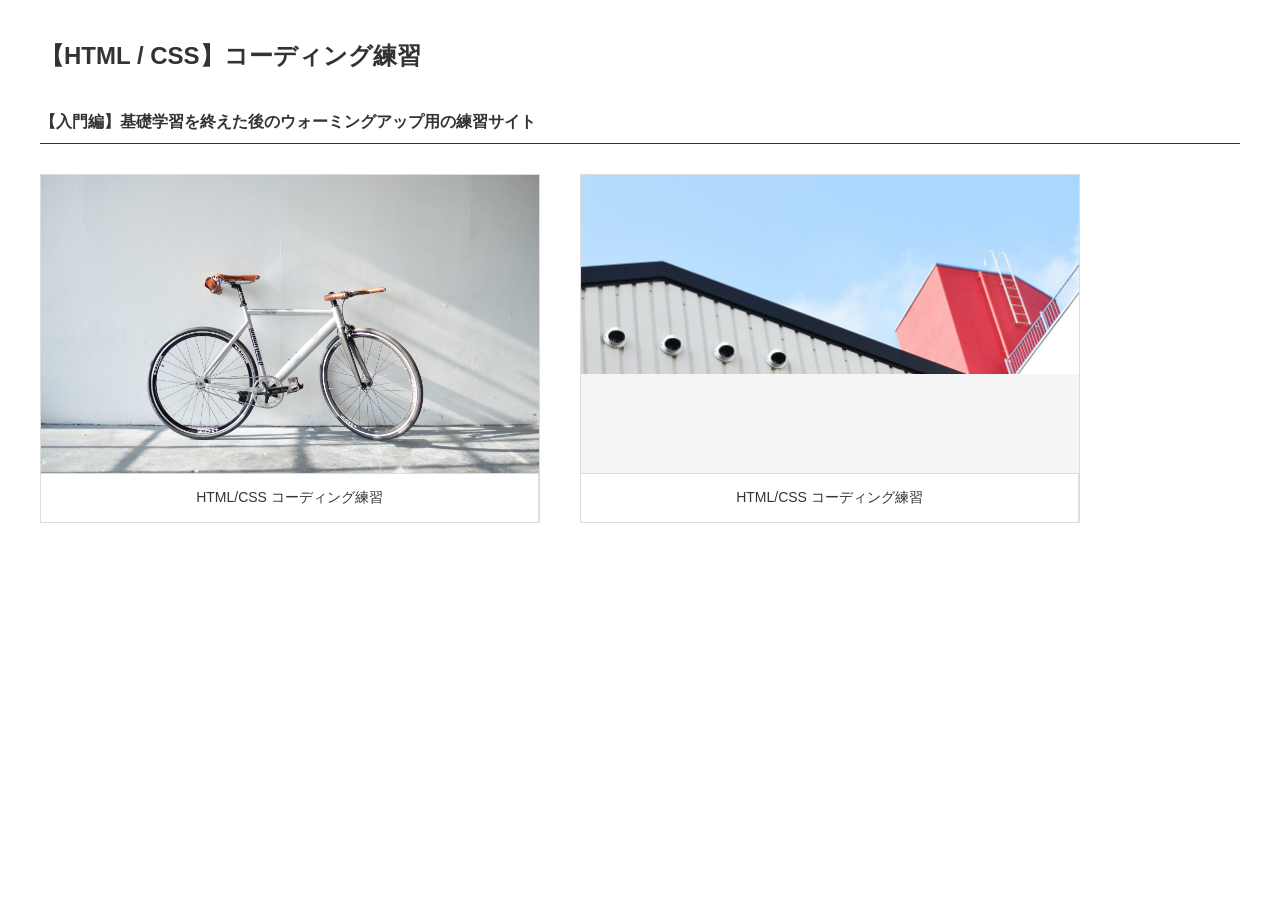
==== index.html @ 57614089 "Add files via upload" ====
<!DOCTYPE html>
<html lang="ja">
<head>
  <meta charset="UTF-8">
  <title>コーディング練習</title>
  <link rel="icon" href="favicon.ico">
  <link rel="stylesheet" href="style.css">
</head>
<body>

  <header>
    <h1>【HTML / CSS】コーディング練習</h1>
  </header>

  <main>
    <section class="intro">
      <h2>【入門編】基礎学習を終えた後のウォーミングアップ用の練習サイト</h2>
    </section>

    <!-- カードを横並びにするコンテナ -->
    <div class="card-container">

      <!-- 左側のカード -->
      <article class="card">
        <div class="card-img-wrapper">
          <img src="profile/img/mainvisual.jpg" alt="Profileのプレビュー画像">
        </div>
        <div class="card-buttons">
          <a href="./profile/" class="btn">HTML/CSS コーディング練習</a>
        </div>
      </article>

      <!-- 右側のカード -->
      <article class="card">
        <div class="card-img-wrapper">
          <img src="photo/img/mainvisual.jpg" alt="PHOTO BOOKのプレビュー画像">
        </div>
        <div class="card-buttons">
          <a href="./photo/" class="btn">HTML/CSS コーディング練習</a>
        </div>
      </article>

    </div>
  </main>

</body>
</html>
---- style.css ----
/* 基本リセットと全体設定 */
* {
  box-sizing: border-box;
  margin: 0;
  padding: 0;
}
body {
  font-family: sans-serif;
  color: #333;
  padding: 40px;
}

/* ヘッダー・見出し */
header h1 {
  font-size: 24px;
  margin-bottom: 40px;
}
.intro {
  border-bottom: 1px solid #333;
  padding-bottom: 10px;
  margin-bottom: 30px;
}
.intro h2 {
  font-size: 16px;
  font-weight: bold;
}

/* カードレイアウト（横並び） */
.card-container {
  display: flex;
  gap: 40px; /* カード同士の間隔 */
}
.card {
  flex: 1; /* 2つのカードを等幅にする */
  max-width: 500px; /* 必要に応じて最大幅を設定 */
}

/* 画像エリア */
.card-img-wrapper {
  background-color: #f5f5f5;
  border: 1px solid #ddd;
  overflow: hidden;
  height: 300px; 
}
.card-img-wrapper img {
  display: block;
  width: 100%;
  height: auto;
}

/* ボタンエリア（グリッドまたはフレックスで横並び） */
.card-buttons {
  display: flex;
  border-left: 1px solid #ddd;
  border-right: 1px solid #ddd;
  border-bottom: 1px solid #ddd;
}
.btn {
  display: block;
  flex: 2; /* 「コーディング練習」ボタンを広めにする */
  text-align: center;
  padding: 15px 10px;
  text-decoration: none;
  color: #333;
  font-size: 14px;
  border-right: 1px solid #ddd;
}
.btn-demo {
  flex: 1; /* 「デモ」ボタン */
  border-right: none;
  position: relative;
}
/* デモボタンの右側にある矢印（簡易版） */
.btn-demo::after {
  content: "";
  position: absolute;
  right: 15px;
  top: 50%;
  transform: translateY(-50%) rotate(45deg);
  width: 6px;
  height: 6px;
  border-top: 2px solid #333;
  border-right: 2px solid #333;
}

/* テキスト情報エリア */
.card-info {
  margin-top: 15px;
}
.card-info h3 {
  font-size: 18px;
  font-weight: bold;
  margin-bottom: 5px;
}
.card-info p {
  font-size: 14px;
  color: #666;
}
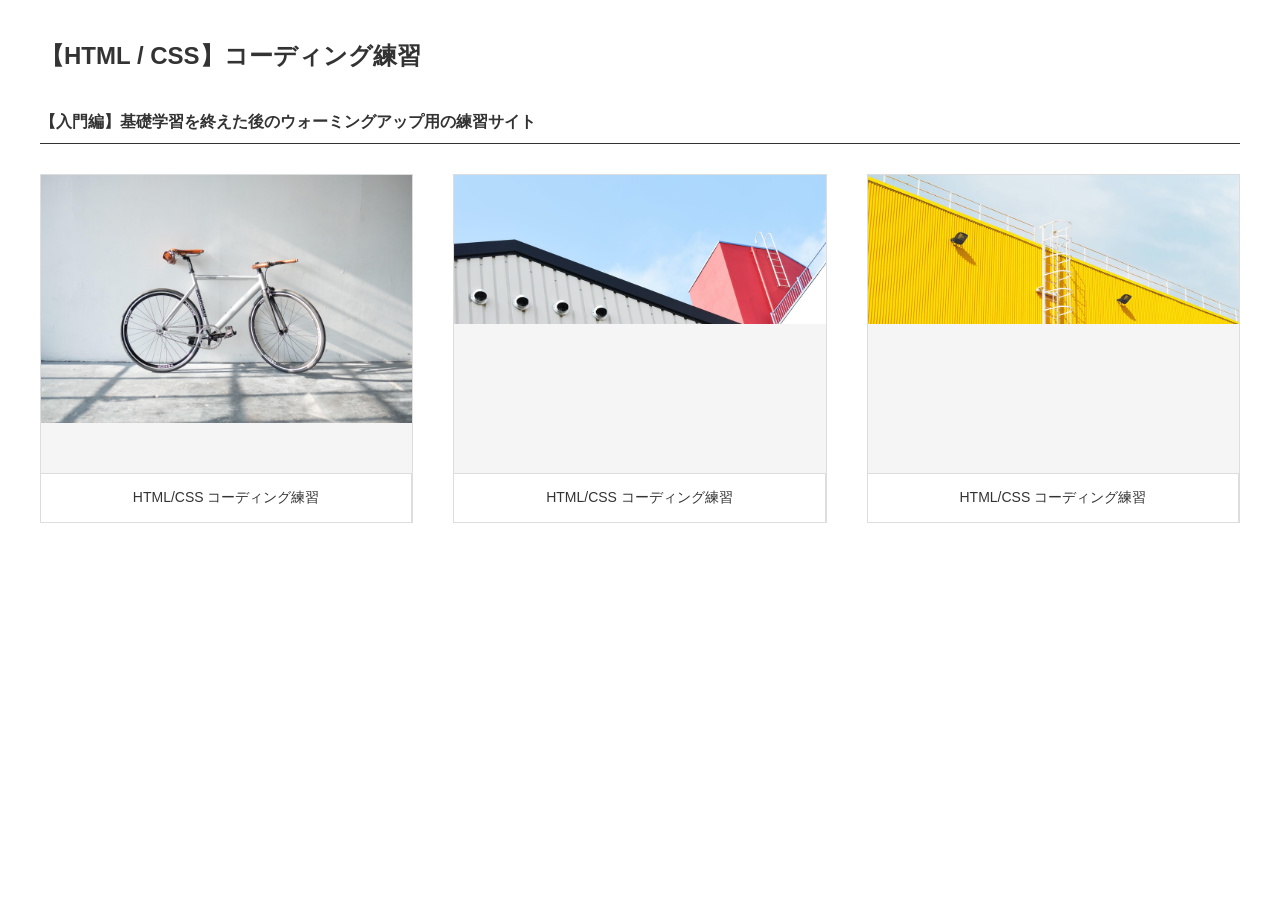
==== commit 30c3be5e: "Add files via upload" ====
--- a/index.html
+++ b/index.html
@@ -17,10 +17,10 @@
       <h2>【入門編】基礎学習を終えた後のウォーミングアップ用の練習サイト</h2>
     </section>
 
-    <!-- カードを横並びにするコンテナ -->
+    <!-- カードを並べるコンテナ -->
     <div class="card-container">
 
-      <!-- 左側のカード -->
+      <!-- 1つ目のカード（Profile） -->
       <article class="card">
         <div class="card-img-wrapper">
           <img src="profile/img/mainvisual.jpg" alt="Profileのプレビュー画像">
@@ -30,7 +30,7 @@
         </div>
       </article>
 
-      <!-- 右側のカード -->
+      <!-- 2つ目のカード（PHOTO BOOK） -->
       <article class="card">
         <div class="card-img-wrapper">
           <img src="photo/img/mainvisual.jpg" alt="PHOTO BOOKのプレビュー画像">
@@ -40,8 +40,18 @@
         </div>
       </article>
 
+      <!-- 3つ目のカード（PHOTO BOOK 2） ※新規追加 -->
+      <article class="card">
+        <div class="card-img-wrapper">
+          <img src="photo2/img/mainvisual.jpg" alt="PHOTO BOOK 2のプレビュー画像">
+        </div>
+        <div class="card-buttons">
+          <a href="./photo2/" class="btn">HTML/CSS コーディング練習</a>
+        </div>
+      </article>
+
     </div>
   </main>
 
 </body>
-</html>+</html>
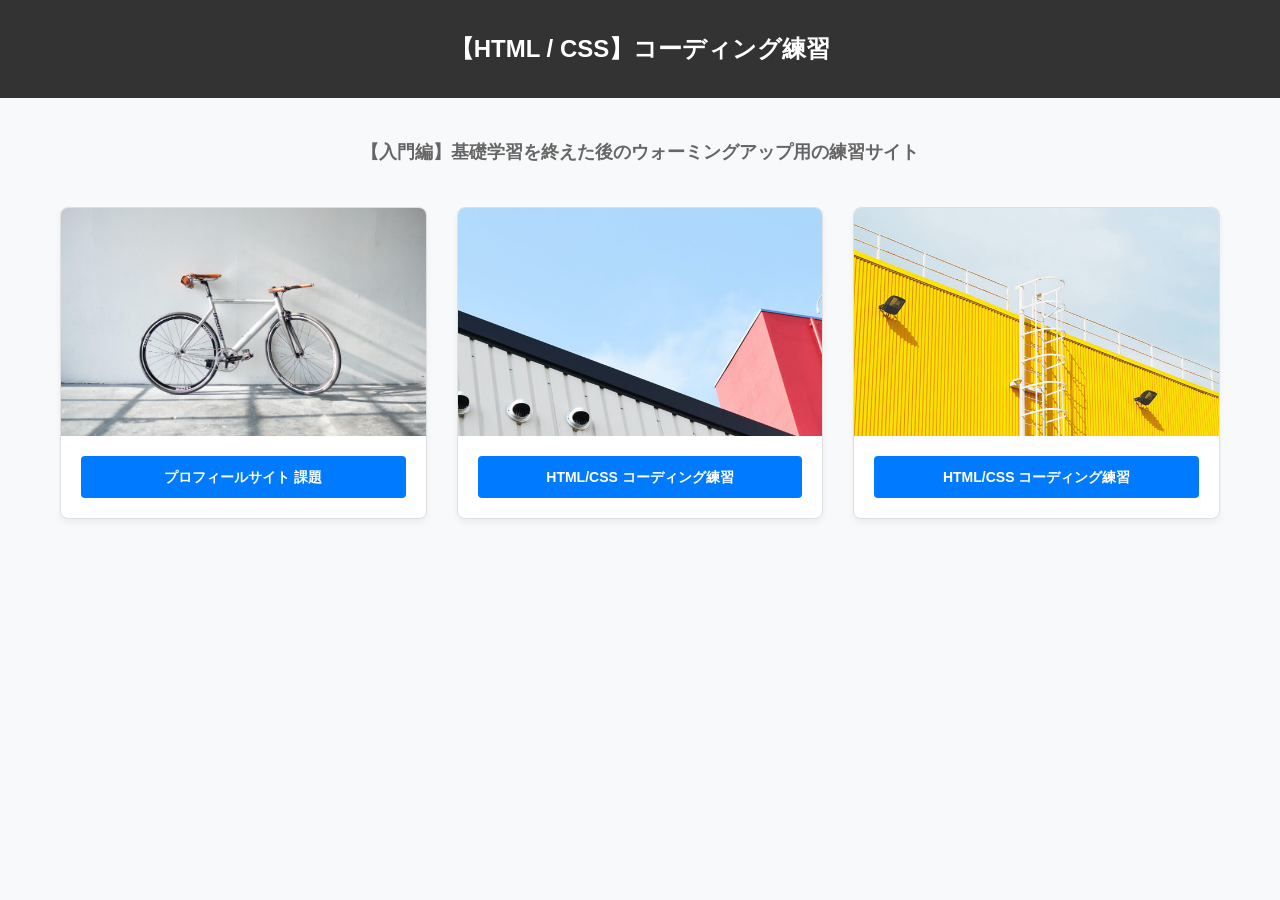
==== commit 299aaf76: "Add files via upload" ====
--- a/index.html
+++ b/index.html
@@ -26,7 +26,7 @@
           <img src="profile/img/mainvisual.jpg" alt="Profileのプレビュー画像">
         </div>
         <div class="card-buttons">
-          <a href="./profile/" class="btn">HTML/CSS コーディング練習</a>
+          <a href="./profile/" class="btn">プロフィールサイト 課題</a>
         </div>
       </article>
 
--- a/style.css
+++ b/style.css
@@ -1,98 +1,131 @@
-/* 基本リセットと全体設定 */
+/* ==========================================================================
+   全体設計・リセット
+   ========================================================================== */
 * {
-  box-sizing: border-box;
   margin: 0;
   padding: 0;
-}
-body {
-  font-family: sans-serif;
-  color: #333;
-  padding: 40px;
+  box-sizing: border-box;
 }
 
-/* ヘッダー・見出し */
+body {
+  font-family: "Helvetica Neue", Arial, "Hiragino Kaku Gothic ProN", "Hiragino Sans", Meiryo, sans-serif;
+  background-color: #f8f9fa;
+  color: #333;
+  line-height: 1.6;
+}
+
+/* ==========================================================================
+   ヘッダー・導入文
+   ========================================================================== */
+header {
+  background-color: #333;
+  color: #fff;
+  text-align: center;
+  padding: 30px 20px;
+}
+
 header h1 {
   font-size: 24px;
-  margin-bottom: 40px;
-}
-.intro {
-  border-bottom: 1px solid #333;
-  padding-bottom: 10px;
-  margin-bottom: 30px;
-}
-.intro h2 {
-  font-size: 16px;
   font-weight: bold;
 }
 
-/* カードレイアウト（横並び） */
-.card-container {
-  display: flex;
-  gap: 40px; /* カード同士の間隔 */
-}
-.card {
-  flex: 1; /* 2つのカードを等幅にする */
-  max-width: 500px; /* 必要に応じて最大幅を設定 */
+.intro {
+  max-width: 1200px;
+  margin: 40px auto 20px;
+  padding: 0 20px;
+  text-align: center;
 }
 
-/* 画像エリア */
-.card-img-wrapper {
-  background-color: #f5f5f5;
-  border: 1px solid #ddd;
-  overflow: hidden;
-  height: 300px; 
-}
-.card-img-wrapper img {
-  display: block;
-  width: 100%;
-  height: auto;
+.intro h2 {
+  font-size: 18px;
+  color: #666;
 }
 
-/* ボタンエリア（グリッドまたはフレックスで横並び） */
-.card-buttons {
+/* ==========================================================================
+   カードレイアウト（Flexbox）
+   ========================================================================== */
+.card-container {
+  max-width: 1200px;
+  margin: 0 auto 60px;
+  padding: 20px;
+  /* 横並びにして折り返す設定 */
   display: flex;
-  border-left: 1px solid #ddd;
-  border-right: 1px solid #ddd;
-  border-bottom: 1px solid #ddd;
-}
-.btn {
-  display: block;
-  flex: 2; /* 「コーディング練習」ボタンを広めにする */
-  text-align: center;
-  padding: 15px 10px;
-  text-decoration: none;
-  color: #333;
-  font-size: 14px;
-  border-right: 1px solid #ddd;
-}
-.btn-demo {
-  flex: 1; /* 「デモ」ボタン */
-  border-right: none;
-  position: relative;
-}
-/* デモボタンの右側にある矢印（簡易版） */
-.btn-demo::after {
-  content: "";
-  position: absolute;
-  right: 15px;
-  top: 50%;
-  transform: translateY(-50%) rotate(45deg);
-  width: 6px;
-  height: 6px;
-  border-top: 2px solid #333;
-  border-right: 2px solid #333;
+  flex-wrap: wrap;
+  gap: 30px; 
+  justify-content: center;
 }
 
-/* テキスト情報エリア */
-.card-info {
-  margin-top: 15px;
+.card {
+  background-color: #fff;
+  border: 1px solid #e0e0e0;
+  border-radius: 8px;
+  overflow: hidden;
+  width: calc(33.333% - 20px); /* 3段並びの計算（隙間考慮） */
+  min-width: 280px; /* 画面が狭くなっても崩れない限界値 */
+  box-shadow: 0 4px 6px rgba(0, 0, 0, 0.05);
+  transition: transform 0.3s ease, box-shadow 0.3s ease;
+  
+  /* ボタンを下に固定するための設定 */
+  display: flex;
+  flex-direction: column;
 }
-.card-info h3 {
-  font-size: 18px;
+
+/* カード全体のホバー効果 */
+.card:hover {
+  transform: translateY(-5px);
+  box-shadow: 0 12px 20px rgba(0, 0, 0, 0.1);
+}
+
+/* ==========================================================================
+   カード内の画像とボタン
+   ========================================================================== */
+.card-img-wrapper {
+  width: 100%;
+  aspect-ratio: 16 / 10; /* 画像の比率を統一 */
+  overflow: hidden;
+  background-color: #eee;
+}
+
+.card-img-wrapper img {
+  width: 100%;
+  height: 100%;
+  object-fit: cover; /* 縦横比を保ったまま領域を埋める */
+}
+
+.card-buttons {
+  padding: 20px;
+  margin-top: auto; /* 画像の高さがバラついてもボタンの位置を揃える */
+  text-align: center;
+}
+
+.btn {
+  display: inline-block;
+  text-decoration: none;
+  background-color: #007bff;
+  color: #fff;
+  padding: 10px 20px;
+  border-radius: 4px;
+  font-size: 14px;
   font-weight: bold;
-  margin-bottom: 5px;
+  transition: background-color 0.2s ease;
+  width: 100%;
 }
-.card-info p {
-  font-size: 14px;
-  color: #666;
+
+.btn:hover {
+  background-color: #0056b3;
+}
+
+/* ==========================================================================
+   レスポンシブ（スマホ対応）
+   ========================================================================== */
+@media (max-width: 768px) {
+  .card {
+    width: 100%; /* スマホでは1列縦並び */
+  }
+  header h1 {
+    font-size: 20px;
+  }
+  .intro h2 {
+    font-size: 15px;
+  }
 }
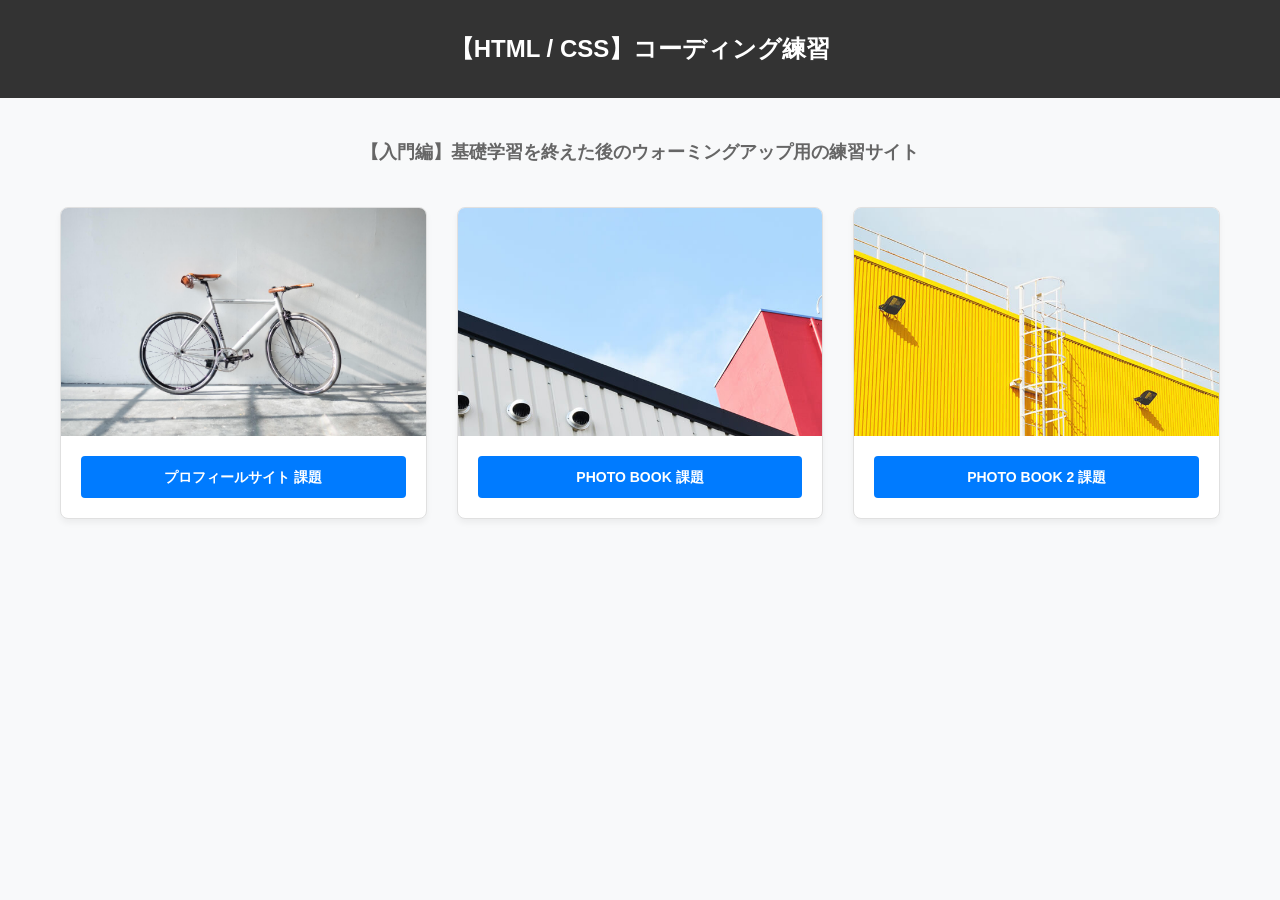
==== commit 49528eea: "Add files via upload" ====
--- a/index.html
+++ b/index.html
@@ -36,7 +36,7 @@
           <img src="photo/img/mainvisual.jpg" alt="PHOTO BOOKのプレビュー画像">
         </div>
         <div class="card-buttons">
-          <a href="./photo/" class="btn">HTML/CSS コーディング練習</a>
+          <a href="./photo/" class="btn">PHOTO BOOK 課題</a>
         </div>
       </article>
 
@@ -46,7 +46,7 @@
           <img src="photo2/img/mainvisual.jpg" alt="PHOTO BOOK 2のプレビュー画像">
         </div>
         <div class="card-buttons">
-          <a href="./photo2/" class="btn">HTML/CSS コーディング練習</a>
+          <a href="./photo2/" class="btn">PHOTO BOOK 2 課題</a>
         </div>
       </article>
 
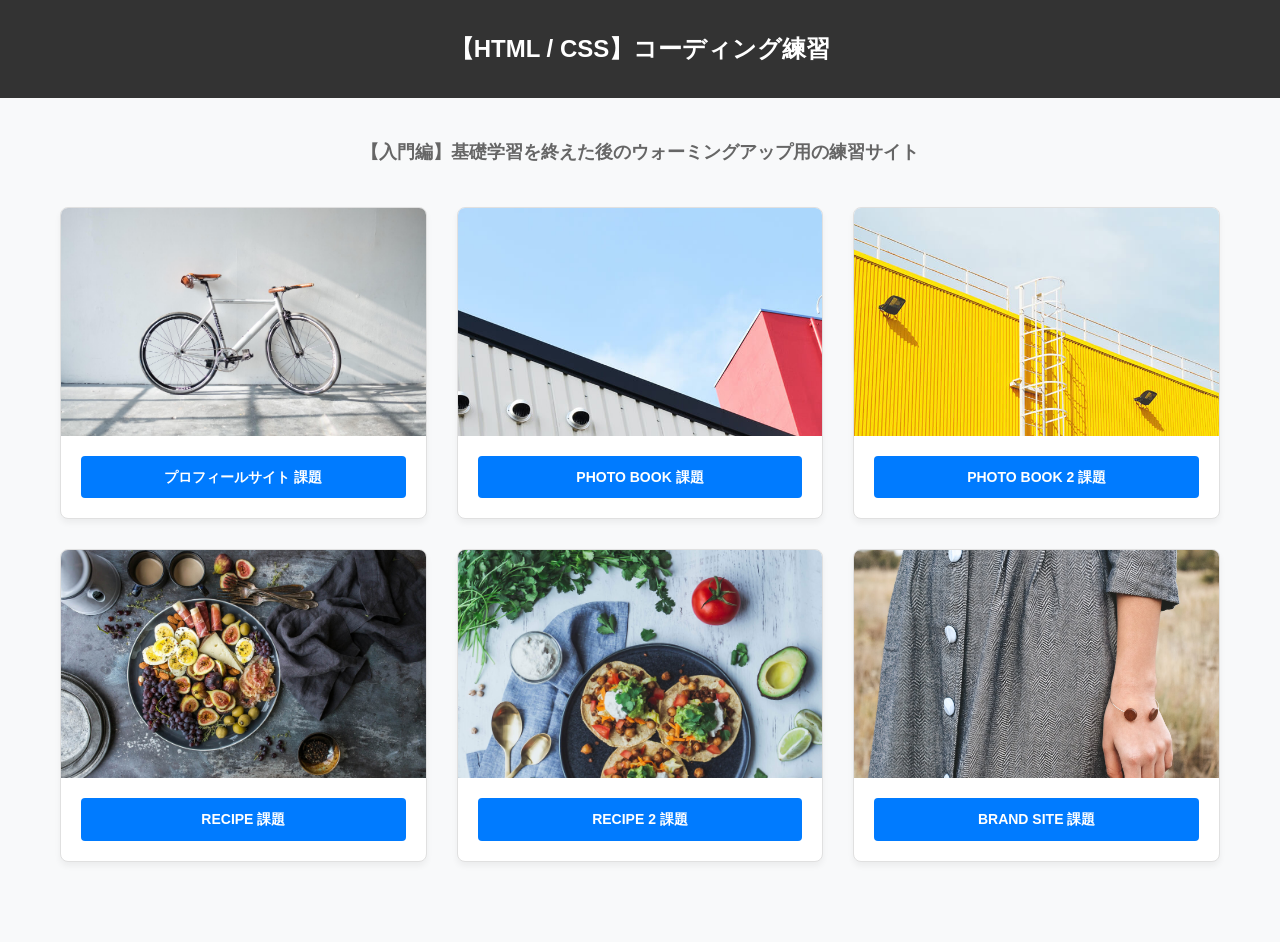
==== commit 1e2238c0: "Add files via upload" ====
--- a/index.html
+++ b/index.html
@@ -40,7 +40,7 @@
         </div>
       </article>
 
-      <!-- 3つ目のカード（PHOTO BOOK 2） ※新規追加 -->
+      <!-- 3つ目のカード（PHOTO BOOK 2） -->
       <article class="card">
         <div class="card-img-wrapper">
           <img src="photo2/img/mainvisual.jpg" alt="PHOTO BOOK 2のプレビュー画像">
@@ -50,8 +50,38 @@
         </div>
       </article>
 
+      <!-- 4つ目のカード（Recipe） ※新規追加 -->
+      <article class="card">
+        <div class="card-img-wrapper">
+          <img src="recipe/img/mainvisual.jpg" alt="Recipeのプレビュー画像">
+        </div>
+        <div class="card-buttons">
+          <a href="./recipe/" class="btn">RECIPE 課題</a>
+        </div>
+      </article>
+
+      <!-- 5つ目のカード（Recipe 2） ※新規追加 -->
+      <article class="card">
+        <div class="card-img-wrapper">
+          <img src="recipe2/img/mainvisual.jpg" alt="Recipe 2のプレビュー画像">
+        </div>
+        <div class="card-buttons">
+          <a href="./recipe2/" class="btn">RECIPE 2 課題</a>
+        </div>
+      </article>
+
+      <!-- 6つ目のカード（Brand） ※新規追加 -->
+      <article class="card">
+        <div class="card-img-wrapper">
+          <img src="brand/img/mainvisual.jpg" alt="Brandのプレビュー画像">
+        </div>
+        <div class="card-buttons">
+          <a href="./brand/" class="btn">BRAND SITE 課題</a>
+        </div>
+      </article>
+
     </div>
   </main>
 
 </body>
-</html>
+</html>
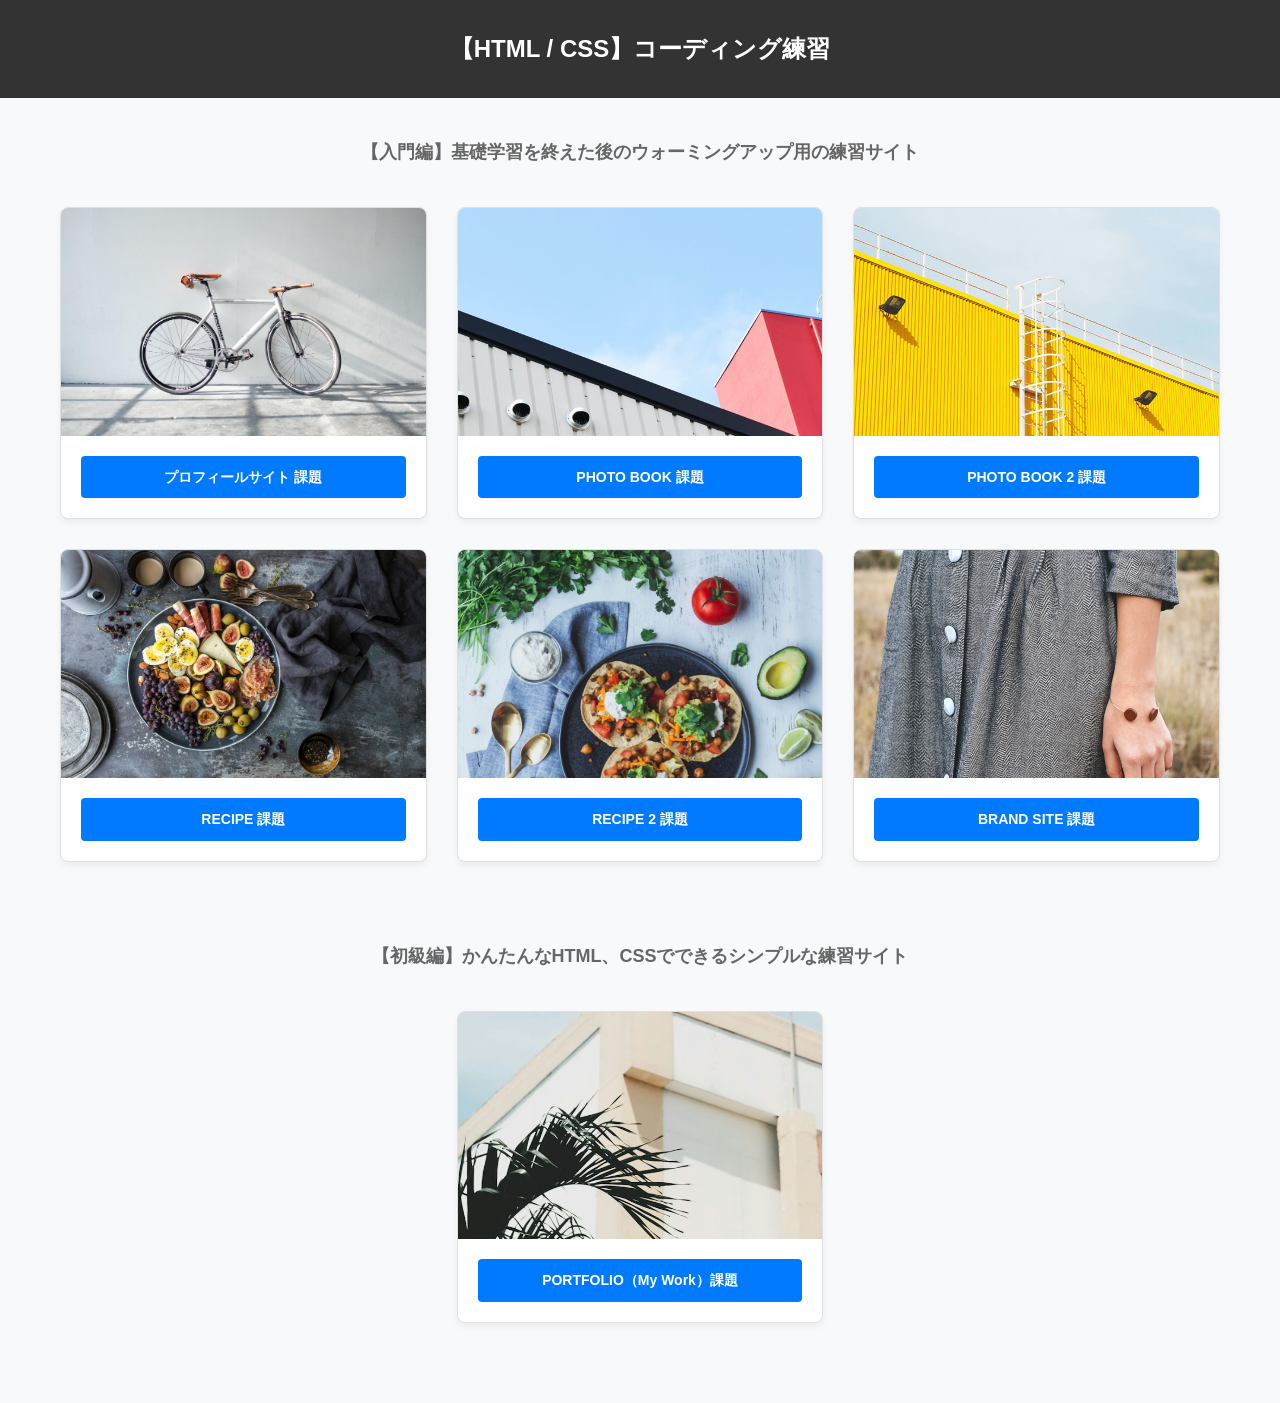
==== commit 46d925c1: "Add files via upload" ====
--- a/index.html
+++ b/index.html
@@ -13,11 +13,14 @@
   </header>
 
   <main>
+    <!-- ==========================================================================
+       【入門編】セクション
+       ========================================================================== -->
     <section class="intro">
       <h2>【入門編】基礎学習を終えた後のウォーミングアップ用の練習サイト</h2>
     </section>
 
-    <!-- カードを並べるコンテナ -->
+    <!-- 入門編カードコンテナ -->
     <div class="card-container">
 
       <!-- 1つ目のカード（Profile） -->
@@ -50,7 +53,7 @@
         </div>
       </article>
 
-      <!-- 4つ目のカード（Recipe） ※新規追加 -->
+      <!-- 4つ目のカード（Recipe） -->
       <article class="card">
         <div class="card-img-wrapper">
           <img src="recipe/img/mainvisual.jpg" alt="Recipeのプレビュー画像">
@@ -60,7 +63,7 @@
         </div>
       </article>
 
-      <!-- 5つ目のカード（Recipe 2） ※新規追加 -->
+      <!-- 5つ目のカード（Recipe 2） -->
       <article class="card">
         <div class="card-img-wrapper">
           <img src="recipe2/img/mainvisual.jpg" alt="Recipe 2のプレビュー画像">
@@ -70,7 +73,7 @@
         </div>
       </article>
 
-      <!-- 6つ目のカード（Brand） ※新規追加 -->
+      <!-- 6つ目のカード（Brand） -->
       <article class="card">
         <div class="card-img-wrapper">
           <img src="brand/img/mainvisual.jpg" alt="Brandのプレビュー画像">
@@ -81,6 +84,28 @@
       </article>
 
     </div>
+
+    <!-- ==========================================================================
+       【初級編】セクション
+       ========================================================================== -->
+    <section class="intro">
+      <h2>【初級編】かんたんなHTML、CSSでできるシンプルな練習サイト</h2>
+    </section>
+
+    <!-- 初級編カードコンテナ -->
+    <div class="card-container">
+
+      <!-- 7つ目のカード（Portfolio1） -->
+      <article class="card">
+        <div class="card-img-wrapper">
+          <img src="portfolio1/img/mainvisual-pc.jpg" alt="My Work ポートフォリオのプレビュー画像">
+        </div>
+        <div class="card-buttons">
+          <a href="./portfolio1/" class="btn">PORTFOLIO（My Work）課題</a>
+        </div>
+      </article>
+
+    </div>
   </main>
 
 </body>
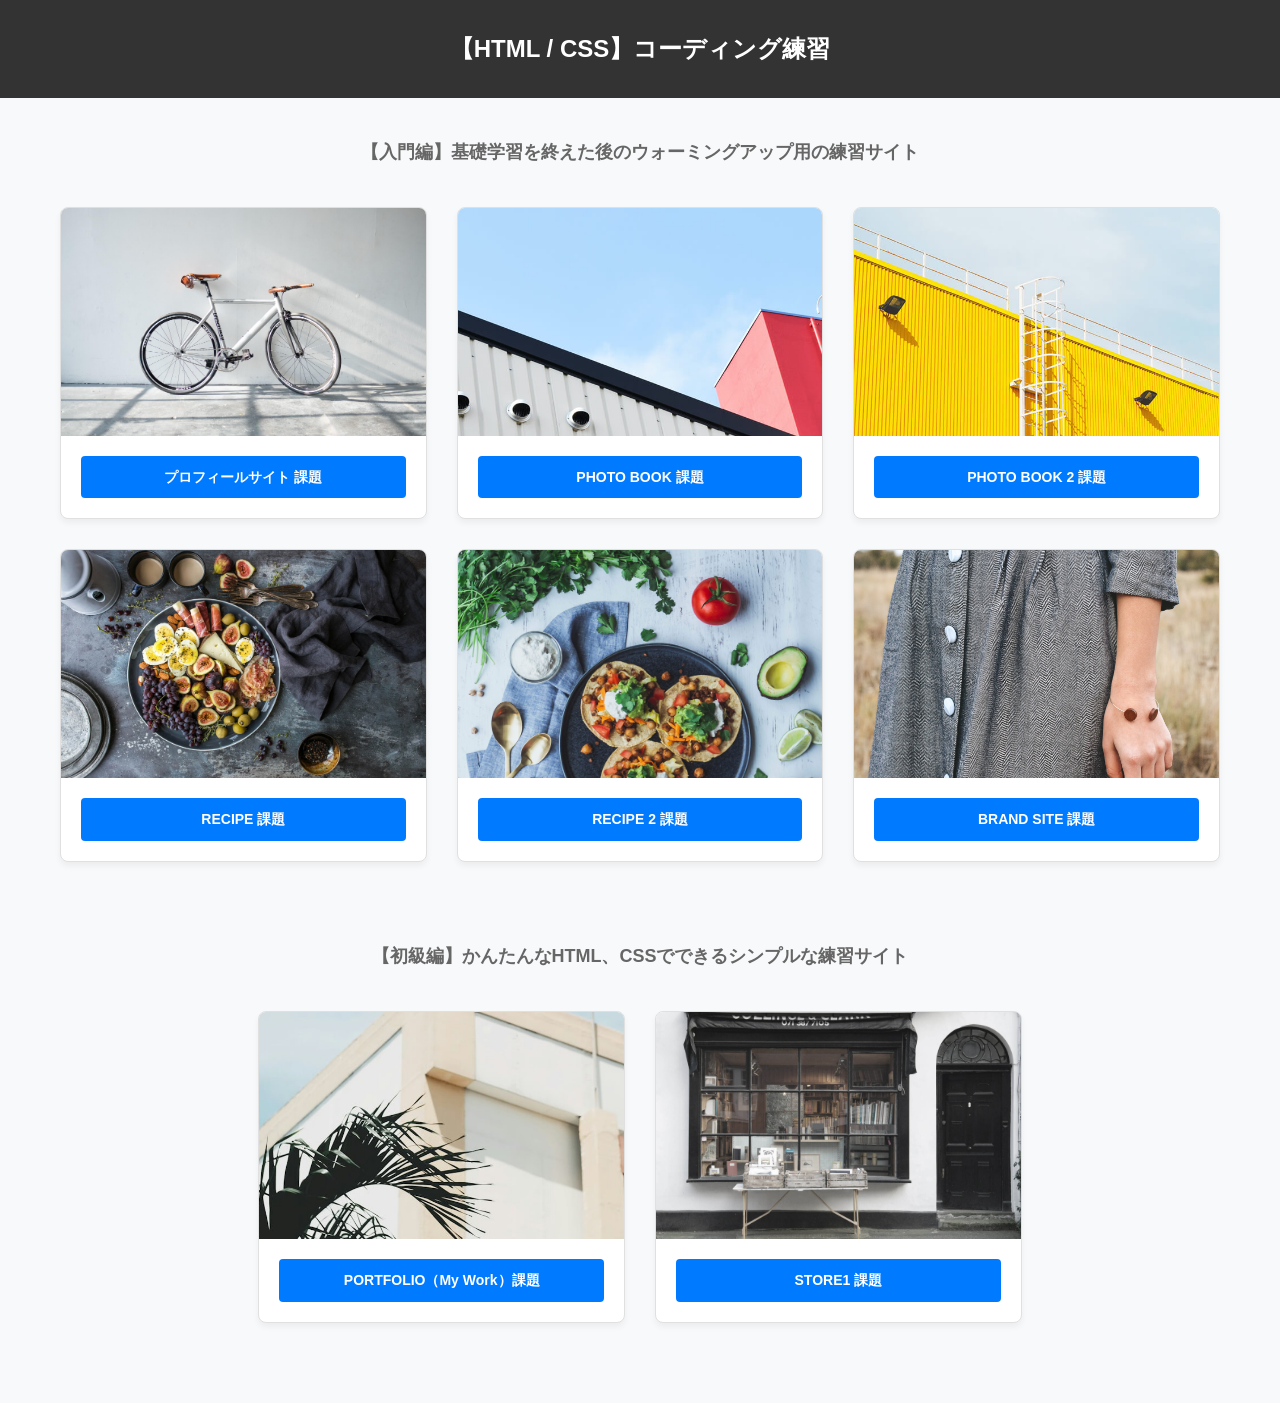
==== commit 9844134e: "Add files via upload" ====
--- a/index.html
+++ b/index.html
@@ -105,6 +105,16 @@
         </div>
       </article>
 
+      <!-- 8つ目のカード（Store1） -->
+      <article class="card">
+        <div class="card-img-wrapper">
+          <img src="store1/img/mainvisual.jpg" alt="Store1のプレビュー画像">
+        </div>
+        <div class="card-buttons">
+          <a href="./store1/" class="btn">STORE1 課題</a>
+        </div>
+      </article>
+
     </div>
   </main>
 
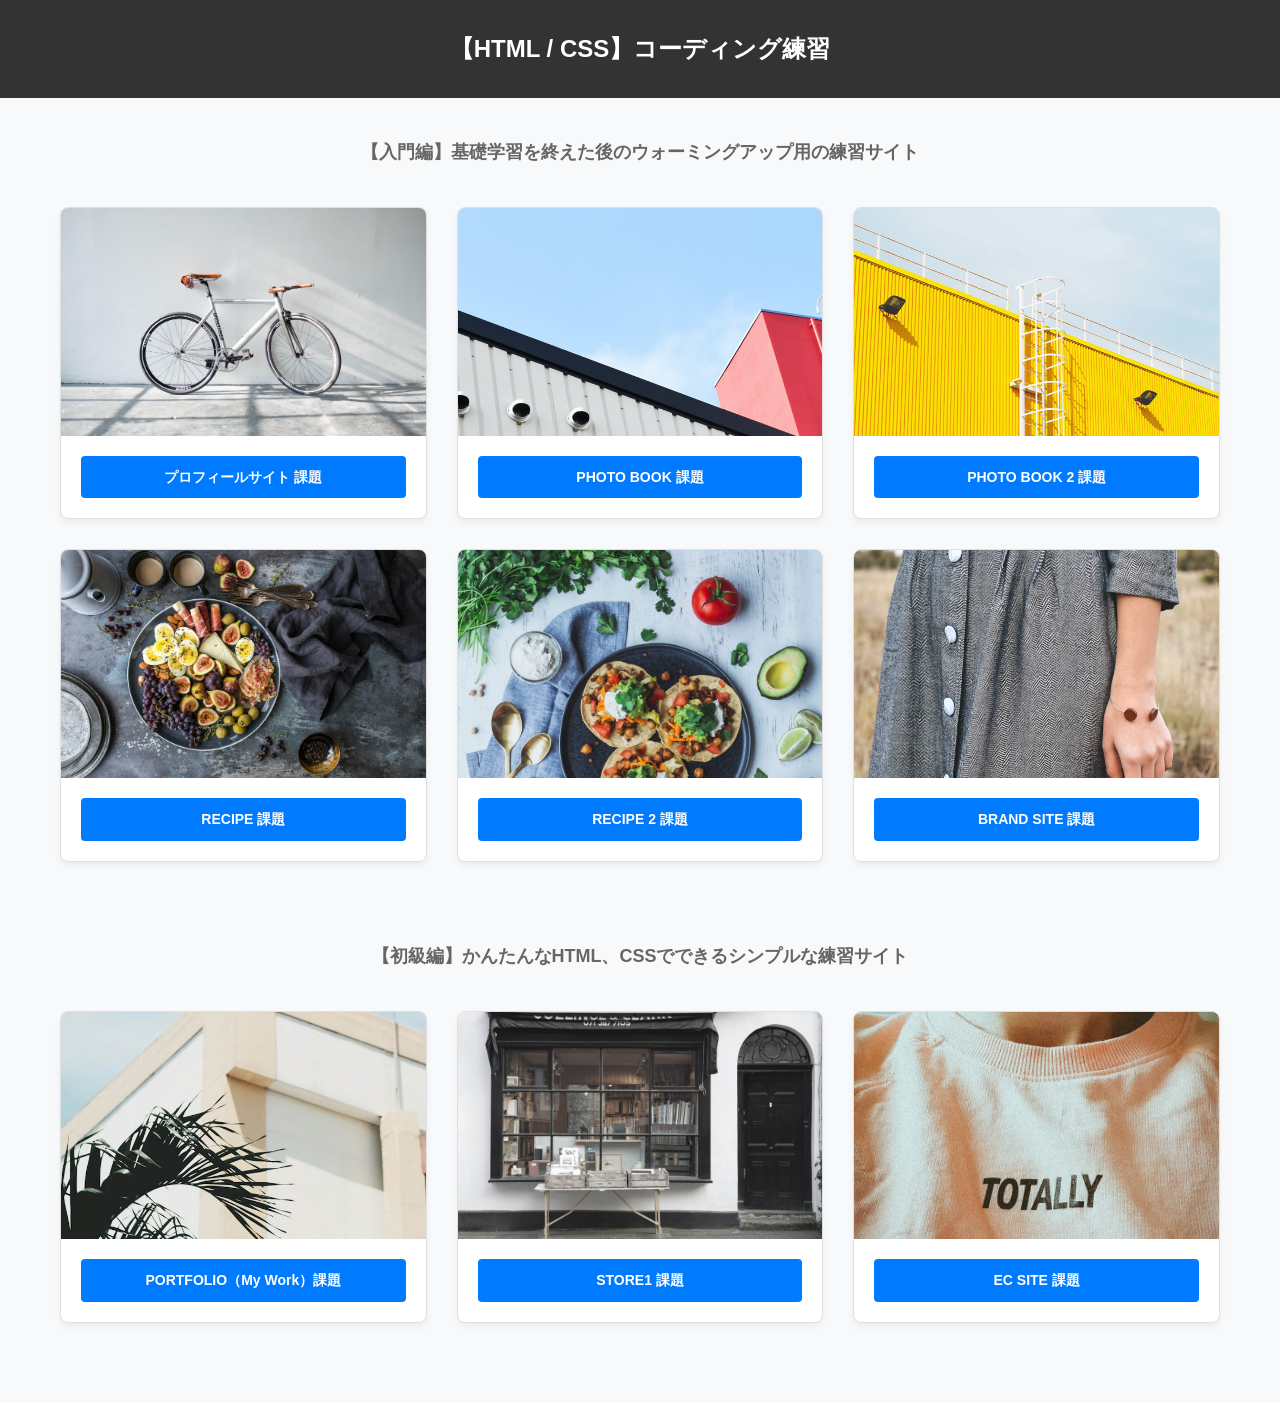
==== commit f60af4e1: "Add files via upload" ====
--- a/index.html
+++ b/index.html
@@ -115,8 +115,18 @@
         </div>
       </article>
 
+      <!-- 9つ目のカード（EC） -->
+      <article class="card">
+        <div class="card-img-wrapper">
+          <img src="ec/img/item.jpg" alt="ECサイトのプレビュー画像">
+        </div>
+        <div class="card-buttons">
+          <a href="./ec/" class="btn">EC SITE 課題</a>
+        </div>
+      </article>
+
     </div>
   </main>
 
 </body>
-</html>+</html>
